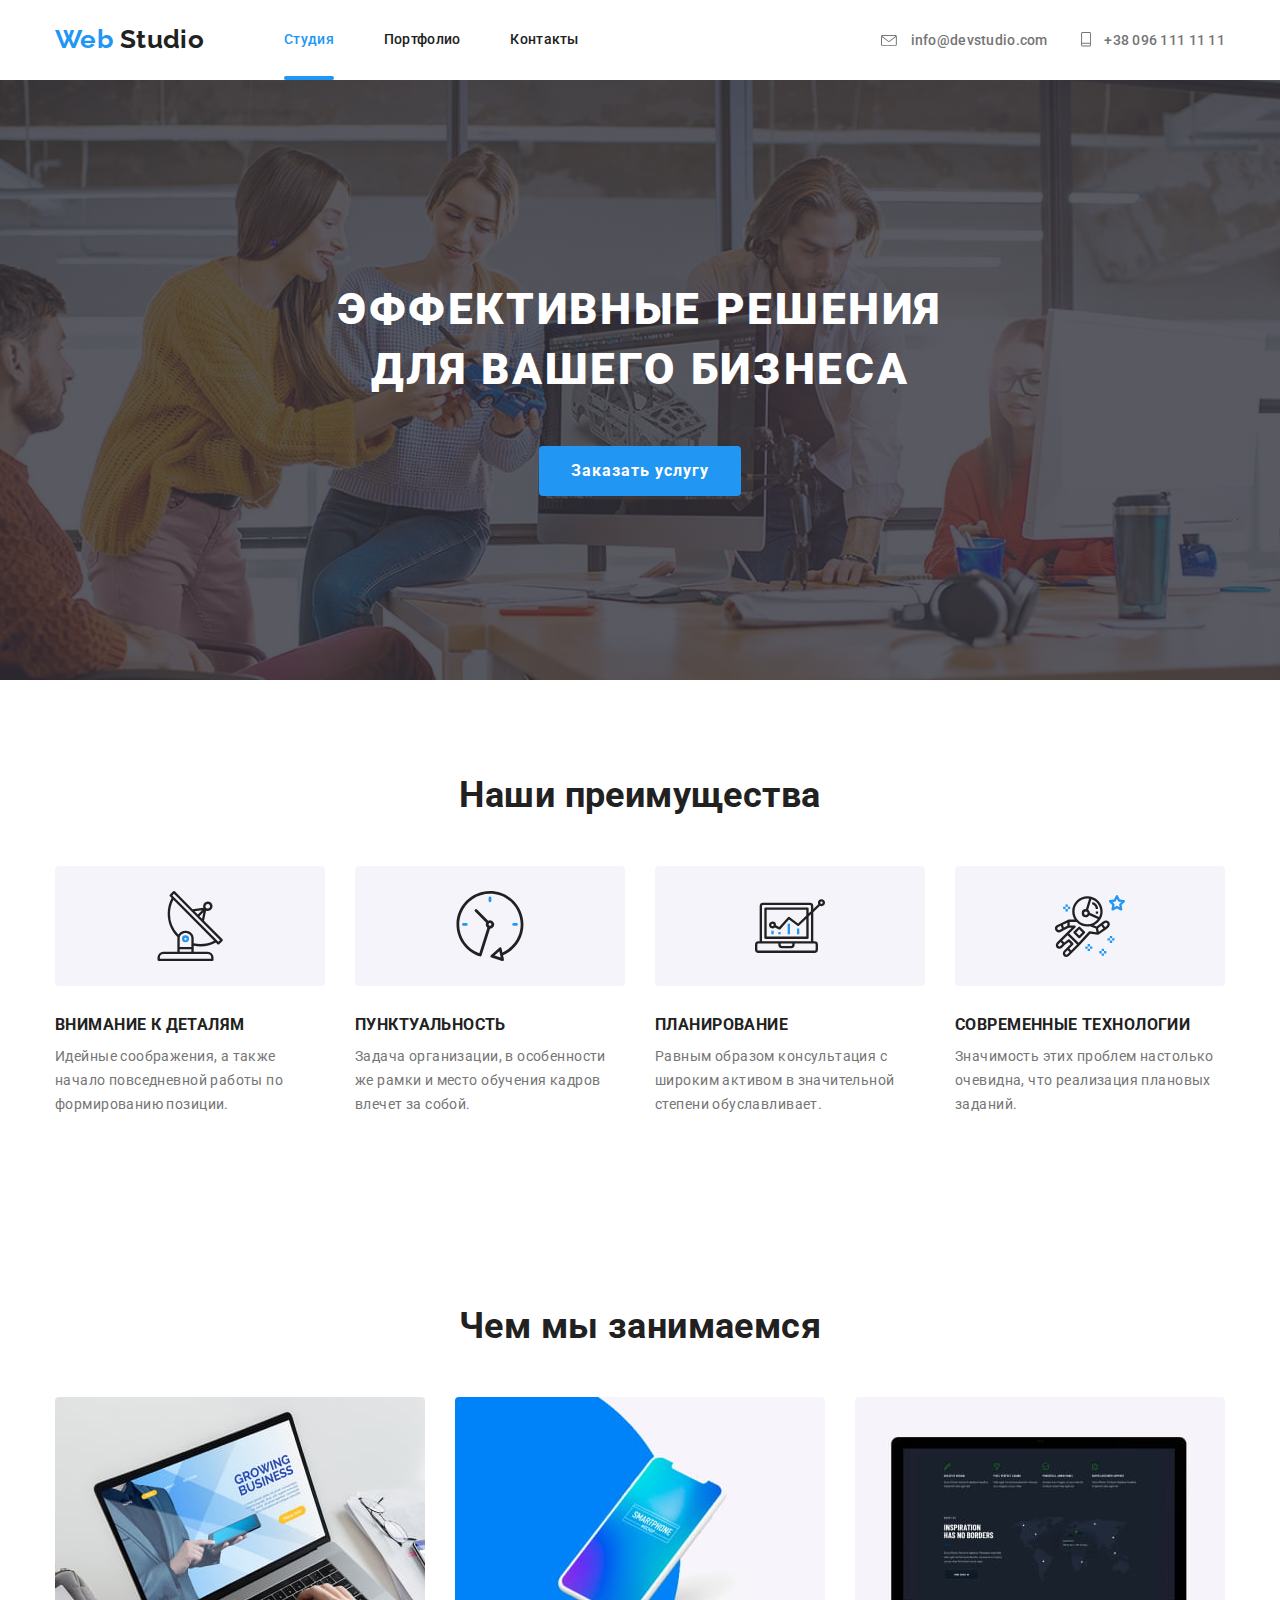
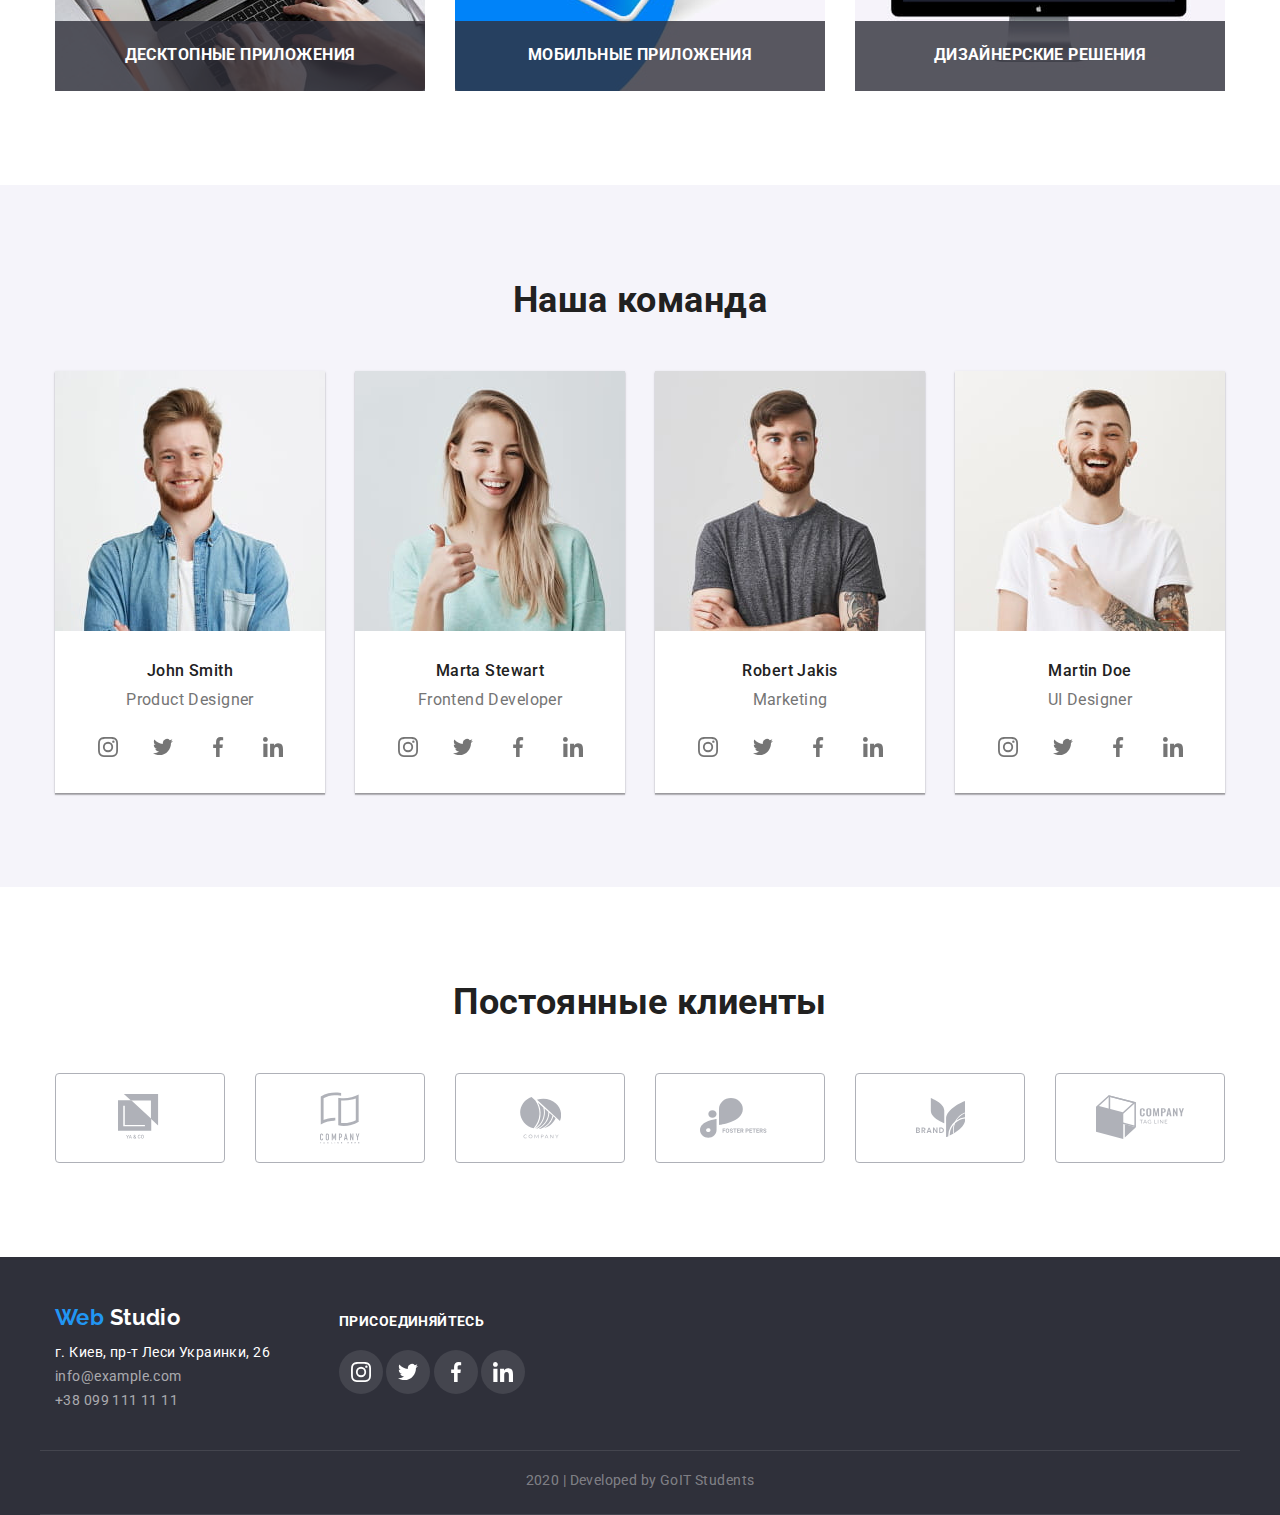
==== index.html @ 3cd795a9 "Copypasted files from hw-05" ====
<!DOCTYPE html>
<html lang="ru">
  <head>
    <meta charset="UTF-8" />
    <meta name="viewport" content="width=device-width, initial-scale=1.0" />
    <title>Document</title>
    <link
      rel="stylesheet"
      href="https://fonts.googleapis.com/css2?family=Raleway:wght@700&family=Roboto:wght@500;700;900"
    />
    <link
      rel="stylesheet"
      href="https://cdnjs.cloudflare.com/ajax/libs/modern-normalize/0.6.0/modern-normalize.min.css"
    />
    <link rel="stylesheet" href="./css/main.css" />
  </head>
  <body>
    <!--Шапка-->
    <header>
      <div class="container main-nav">
        <a href="index.html" class="logo">
          <span class="logo-web">Web</span>
          Studio</a
        >
        <nav class="navigation-block">
          <ul class="site-nav">
            <li class="item">
              <a href="./index.html" class="link-page studio">Студия</a>
            </li>
            <li class="item">
              <a href="./portfolio.html" class="link-page portfolio"
                >Портфолио</a
              >
            </li>
            <li class="item"><a href="" class="link-page">Контакты</a></li>
          </ul>
        </nav>
        <div class="phone-email">
          <a href="mailto:info@devstudio.com" class="contacts">
            <svg class="icon-env" width="16px" height="11px">
              <use href="./images/sprite.svg#icon-envelope"></use>
            </svg>
            info@devstudio.com
          </a>
          <a href="tel:+380961111111" class="contacts">
            <svg class="icon-phone" width="10px" height="15px">
              <use href="images/sprite.svg#icon-phone"></use>
            </svg>
            +38 096 111 11 11
          </a>
        </div>
      </div>
    </header>
    <main>
      <!--Герой-->
      <section class="hero-section">
        <h1 class="hero-title">эффективные решения для вашего бизнеса</h1>
        <a href="" class="button primary">Заказать услугу</a>
      </section>

      <!--Преимущества-->
      <section class="section advantages">
        <div class="container">
          <h2 class="section-title">Наши преимущества</h2>
          <ul class="advantages-list">
            <li class="item">
              <svg class="adv-icons">
                <use
                  href="./images/sprite.svg#icon-antenna"
                  width="70px"
                  height="70px"
                ></use>
              </svg>
              <h3 class="title">Внимание к деталям</h3>
              <p class="text">
                Идейные соображения, а также начало повседневной работы по
                формированию позиции.
              </p>
            </li>
            <li class="item">
              <svg class="adv-icons">
                <use
                  href="./images/sprite.svg#icon-clock"
                  width="70px"
                  height="70px"
                ></use>
              </svg>
              <h3 class="title">Пунктуальность</h3>
              <p class="text">
                Задача организации, в особенности же рамки и место обучения
                кадров влечет за собой.
              </p>
            </li>
            <li class="item">
              <svg class="adv-icons">
                <use
                  href="./images/sprite.svg#icon-notebook"
                  width="70px"
                  height="70px"
                ></use>
              </svg>
              <h3 class="title">Планирование</h3>
              <p class="text">
                Равным образом консультация с широким активом в значительной
                степени обуславливает.
              </p>
            </li>
            <li class="item">
              <svg class="adv-icons">
                <use
                  href="./images/sprite.svg#icon-astronaut"
                  width="70px"
                  height="70px"
                ></use>
              </svg>
              <h3 class="title">Современные технологии</h3>
              <p class="text">
                Значимость этих проблем настолько очевидна, что реализация
                плановых заданий.
              </p>
            </li>
          </ul>
        </div>
      </section>
      <!--Чем мы занимаемся-->
      <section class="section">
        <div class="container">
          <h2 class="section-title">Чем мы занимаемся</h2>
          <ul class="we-do">
            <li class="item-do">
              <img
                src="./images/notebook-we-do.jpg"
                alt="Ноутбук"
                class="img-do"
              />
              <h3 class="title">Десктопные приложения</h3>
            </li>
            <li class="item-do">
              <img
                src="./images/phone-we-do.jpg"
                alt="Смартфон"
                class="img-do"
              />
              <h3 class="title">Мобильные приложения</h3>
            </li>
            <li class="item-do">
              <img
                src="./images/imac-we-do.jpg"
                alt="Компьютер"
                class="img-do"
              />
              <h3 class="title">Дизайнерские решения</h3>
            </li>
          </ul>
        </div>
      </section>
      <!--Наша команда-->
      <section class="section our-team">
        <div class="container">
          <h2 class="section-title">Наша команда</h2>
          <ul class="team">
            <li class="item-team">
              <img
                src="./images/John-designer.jpg"
                alt="Фото продуктового дизайнера"
                class="worker-photo"
              />
              <h3 class="worker">John Smith</h3>
              <p class="profession">Product Designer</p>
              <ul class="soc-networks">
                <li class="item">
                  <a href="" class="icon-box">
                    <svg class="soc-icons" width="20px" height="20px">
                      <use href="./images/sprite.svg#icon-instagram"></use>
                    </svg>
                  </a>
                </li>
                <li class="item">
                  <a href="" class="icon-box">
                    <svg class="soc-icons" width="20px" height="20px">
                      <use href="./images/sprite.svg#icon-twitter"></use>
                    </svg>
                  </a>
                </li>
                <li class="item">
                  <a href="" class="icon-box">
                    <svg class="soc-icons" width="20px" height="20px">
                      <use href="./images/sprite.svg#icon-facebook"></use>
                    </svg>
                  </a>
                </li>
                <li class="item">
                  <a href="" class="icon-box">
                    <svg class="soc-icons" width="20px" height="20px">
                      <use href="./images/sprite.svg#icon-linkedin"></use>
                    </svg>
                  </a>
                </li>
              </ul>
            </li>
            <li class="item-team">
              <img
                src="./images/Marta-frontend.jpg"
                alt="Фото фронтенд разработчика"
                class="worker-photo"
              />
              <h3 class="worker">Marta Stewart</h3>
              <p class="profession">Frontend Developer</p>
              <ul class="soc-networks">
                <li class="item">
                  <a href="" class="icon-box">
                    <svg class="soc-icons" width="20px" height="20px">
                      <use href="./images/sprite.svg#icon-instagram"></use>
                    </svg>
                  </a>
                </li>
                <li class="item">
                  <a href="" class="icon-box">
                    <svg class="soc-icons" width="20px" height="20px">
                      <use href="./images/sprite.svg#icon-twitter"></use>
                    </svg>
                  </a>
                </li>
                <li class="item">
                  <a href="" class="icon-box">
                    <svg class="soc-icons" width="20px" height="20px">
                      <use href="./images/sprite.svg#icon-facebook"></use>
                    </svg>
                  </a>
                </li>
                <li class="item">
                  <a href="" class="icon-box">
                    <svg class="soc-icons" width="20px" height="20px">
                      <use href="./images/sprite.svg#icon-linkedin"></use>
                    </svg>
                  </a>
                </li>
              </ul>
            </li>
            <li class="item-team">
              <img
                src="./images/Robert-marketing.jpg"
                alt="Фото маркетолога"
                class="worker-photo"
              />
              <h3 class="worker">Robert Jakis</h3>
              <p class="profession">Marketing</p>
              <ul class="soc-networks">
                <li class="item">
                  <a href="" class="icon-box">
                    <svg class="soc-icons" width="20px" height="20px">
                      <use href="./images/sprite.svg#icon-instagram"></use>
                    </svg>
                  </a>
                </li>
                <li class="item">
                  <a href="" class="icon-box">
                    <svg class="soc-icons" width="20px" height="20px">
                      <use href="./images/sprite.svg#icon-twitter"></use>
                    </svg>
                  </a>
                </li>
                <li class="item">
                  <a href="" class="icon-box">
                    <svg class="soc-icons" width="20px" height="20px">
                      <use href="./images/sprite.svg#icon-facebook"></use>
                    </svg>
                  </a>
                </li>
                <li class="item">
                  <a href="" class="icon-box">
                    <svg class="soc-icons" width="20px" height="20px">
                      <use href="./images/sprite.svg#icon-linkedin"></use>
                    </svg>
                  </a>
                </li>
              </ul>
            </li>
            <li class="item-team">
              <img
                src="./images/Martin-ui.jpg"
                alt="Фото дизайнера"
                class="worker-photo"
              />
              <h3 class="worker">Martin Doe</h3>
              <p class="profession">UI Designer</p>
              <ul class="soc-networks">
                <li class="item">
                  <a href="" class="icon-box">
                    <svg class="soc-icons" width="20px" height="20px">
                      <use href="./images/sprite.svg#icon-instagram"></use>
                    </svg>
                  </a>
                </li>
                <li class="item">
                  <a href="" class="icon-box">
                    <svg class="soc-icons" width="20px" height="20px">
                      <use href="./images/sprite.svg#icon-twitter"></use>
                    </svg>
                  </a>
                </li>
                <li class="item">
                  <a href="" class="icon-box">
                    <svg class="soc-icons" width="20px" height="20px">
                      <use href="./images/sprite.svg#icon-facebook"></use>
                    </svg>
                  </a>
                </li>
                <li class="item">
                  <a href="" class="icon-box">
                    <svg class="soc-icons" width="20px" height="20px">
                      <use href="./images/sprite.svg#icon-linkedin"></use>
                    </svg>
                  </a>
                </li>
              </ul>
            </li>
          </ul>
        </div>
      </section>
      <!--Клиенты-->
      <section class="section">
        <div class="container">
          <h2 class="section-title">Постоянные клиенты</h2>
          <ul class="our-clients">
            <li class="item">
              <a href="" class="client-logo">
                <svg class="client-icon" width="44px" height="49px">
                  <use href="./images/sprite.svg#client-1"></use>
                </svg>
              </a>
            </li>
            <li class="item">
              <a href="" class="client-logo">
                <svg class="client-icon" width="40px" height="52px">
                  <use href="./images/sprite.svg#client-2"></use>
                </svg>
              </a>
            </li>
            <li class="item">
              <a href="" class="client-logo">
                <svg class="client-icon" width="41px" height="42px">
                  <use href="./images/sprite.svg#client-3"></use>
                </svg>
              </a>
            </li>
            <li class="item">
              <a href="" class="client-logo">
                <svg class="client-icon" width="80px" height="42px">
                  <use href="./images/sprite.svg#client-4"></use>
                </svg>
              </a>
            </li>
            <li class="item">
              <a href="" class="client-logo">
                <svg class="client-icon" width="49px" height="47px">
                  <use href="./images/sprite.svg#client-5"></use>
                </svg>
              </a>
            </li>
            <li class="item">
              <a href="" class="client-logo">
                <svg class="client-icon" width="88px" height="45px">
                  <use href="./images/sprite.svg#client-6"></use>
                </svg>
              </a>
            </li>
          </ul>
        </div>
      </section>
    </main>
    <footer class="footer">
      <div class="container">
        <div class="footer-address">
          <a href="/index.html" class="logo footer-logo">
            <span class="logo-web">Web</span>
            Studio
          </a>
          <address class="address-item">
            г. Киев, пр-т Леси Украинки, 26
            <a href="mailto:info@example.com" class="footer-contacts"
              >info@example.com</a
            >
            <a href="tel:+380991111111" class="footer-contacts"
              >+38 099 111 11 11</a
            ><br />
          </address>
        </div>
        <div class="call-action">
          <b class="action-text">присоединяйтесь</b>
          <ul>
            <li class="action-icons">
              <a class="footer-icons" href="">
                <svg width="20px" height="20px">
                  <use href="./images/sprite.svg#icon-instagram"></use>
                </svg>
              </a>
            </li>
            <li class="action-icons">
              <a class="footer-icons" href="">
                <svg width="20px" height="20px">
                  <use href="./images/sprite.svg#icon-twitter"></use>
                </svg>
              </a>
            </li>
            <li class="action-icons">
              <a class="footer-icons" href="">
                <svg width="20px" height="20px">
                  <use href="./images/sprite.svg#icon-facebook"></use>
                </svg>
              </a>
            </li>
            <li class="action-icons">
              <a class="footer-icons" href="">
                <svg class="icons" width="20px" height="20px">
                  <use href="./images/sprite.svg#icon-linkedin"></use>
                </svg>
              </a>
            </li>
          </ul>
        </div>
      </div>
      <p class="container developed-by">2020 | Developed by GoIT Students</p>
    </footer>
  </body>
</html>
---- css/main.css ----
/* collor: #2196F3 - logo and all hover/focus elements
color: #757575  - цвет основого текста
color: #212121 - цвет вторичного текста
color: #FFFFFF - белый цвет (фон и текст)
color: #F5F4FA - вторичный цвет фона
color: rgba(255, 255, 255, 0.6) - цвет текста в футтере
color: #2F303A - фон футтера
*/

:root {
  --primary-text-color: #757575;
  --secondary-text-color: #212121;
  --accent-color: #2196f3;
  --primary-white-color: #ffffff;
  --secondary-bg-color: #f5f4fa;
  --footer-bg-color: #2f303a;
  --primary-icons-color: #afb1b8;
  --cubic-bezier-standard: cubic-bezier(0.4, 0, 0.2, 1);
}

body {
  background-color: var(--primary-white-color);
  color: var(--primary-text-color);
  font-family: Roboto, sans-serif;
  font-size: 14px;
  letter-spacing: 0.03em;
}

/* Logo header*/

.logo {
  font-family: Raleway, sans-serif;
  color: var(--secondary-text-color);
  font-weight: 700;
  font-size: 26px;
  line-height: 1.2;
  text-decoration: none;

  transition: color 250ms var(--cubic-bezier-standard);
}

.logo-web {
  font-family: Raleway, sans-serif;
  color: var(--accent-color);
}

.logo:hover,
.logo:focus {
  color: var(--accent-color);
}

ul {
  margin: 0;
  padding: 0;
  list-style: none;
}

/* Container */
.container {
  margin: 0 auto;
  width: 1200px;
  padding-left: 15px;
  padding-right: 15px;
}

/* Site navigation */

.main-nav {
  display: flex;
  align-items: center;
}

.navigation-block {
  margin-left: 80px;
}

.site-nav {
  display: flex;
}

.site-nav .item:not(:last-child) {
  margin-right: 50px;
}

.site-nav .link-page {
  position: relative;
  display: block;
  padding-top: 32px;
  padding-bottom: 32px;

  color: var(--secondary-text-color);
  font-weight: 500;
  line-height: 1.14;
  letter-spacing: 0.02em;
  text-decoration: none;

  transition: color 250ms var(--cubic-bezier-standard);
}

.link-page.studio {
  color: var(--accent-color);
}

.studio::after {
  content: "";

  position: absolute;
  bottom: 0;
  left: 0;
  width: 100%;
  height: 4px;
  background: #2196f3;
  border-radius: 2px;
}

.site-nav a:hover,
.site-nav a:focus {
  color: var(--accent-color);
}

/* Contacts */

.contacts {
  color: var(--primary-text-color);
  font-weight: 500;
  line-height: 1.14;
  letter-spacing: 0.02em;

  transition: color 250ms var(--cubic-bezier-standard);
}

.contacts:hover,
.contacts:focus {
  color: var(--accent-color);
}

.icon-env,
.icon-phone {
  fill: currentColor;
  margin-right: 10px;
}

.phone-email {
  display: inline-block;
  margin-left: auto;
}

.phone-email .contacts + .contacts {
  margin-left: 30px;
}

.phone-email > .contacts {
  padding-top: 32px;
  padding-bottom: 32px;
  text-decoration: none;
}

.contacts .icon-env {
  vertical-align: middle;
  display: inline-block;
}
.contacts .icon-phone {
  vertical-align: top;
  display: inline-block;
}

/* Hero */
.hero-section {
  max-width: 1600px;
  height: 600px;
  margin-left: auto;
  margin-right: auto;
  background-size: cover;
  background-position: center;
  background-repeat: no-repeat;
  background-image: linear-gradient(
      to right,
      rgba(47, 48, 58, 0.8),
      rgba(47, 48, 58, 0.8)
    ),
    url(../images/hero-bg.jpg);
  text-align: center;
}

.hero-title {
  margin-top: 0px;
  margin-bottom: 46px;
  margin-left: auto;
  margin-right: auto;
  padding-top: 200px;
  width: 646px;
  color: var(--primary-white-color);
  font-weight: 900;
  font-size: 44px;
  line-height: 1.36;
  letter-spacing: 0.06em;
  text-transform: uppercase;
}

/* Section */

.section {
  padding-top: 94px;
  padding-bottom: 94px;
}

.section-title {
  margin-top: 0;
  margin-bottom: 50px;
  color: var(--secondary-text-color);
  font-weight: 700;
  font-size: 36px;
  line-height: 1.17;
  text-align: center;
}

/* Advantages */

.advantages-list {
  display: flex;
}

.advantages-list .item {
  width: 270px;
}

.adv-icons {
  display: block;
  width: 270px;
  height: 120px;
  padding: 25px 100px;
  background-color: var(--secondary-bg-color);
  border-radius: 4px;
}

.advantages-list .item + .item {
  margin-left: 30px;
}

.advantages-list .title {
  margin-top: 30px;
  margin-bottom: 10px;
  color: var(--secondary-text-color);
  font-weight: 700;
  line-height: 1.14;
  text-transform: uppercase;
}

.advantages-list .text {
  margin-top: 0px;
  margin-bottom: 0px;
  line-height: 1.71;
}

/* What we do */

.we-do {
  display: flex;
}

.we-do .item-do + .item-do {
  margin-left: 30px;
}

.item-do .img-do {
  display: block;
  border-radius: 4px;
}

.item-do {
  position: relative;
}

.item-do > .title {
  position: absolute;
  bottom: 0;
  width: 100%;
  height: 70px;
}

.we-do .title {
  display: flex;
  align-items: center;
  justify-content: center;
  margin-top: 0px;
  margin-bottom: 0px;
  color: var(--primary-white-color);
  font-weight: 700;
  line-height: 1.14;
  text-transform: uppercase;
  background-color: rgba(47, 48, 58, 0.8);
}

/* Our team */

.team {
  display: flex;
}

.item-team {
  padding-bottom: 24px;
  background-color: var(--primary-white-color);
  box-shadow: 0px 2px 1px rgba(0, 0, 0, 0.2), 0px 1px 1px rgba(0, 0, 0, 0.14),
    0px 1px 3px rgba(0, 0, 0, 0.12);
  width: 270px;
}

.team .item-team + .item-team {
  margin-left: 30px;
}

.worker-photo {
  display: block;
  margin-bottom: 30px;
}

.section.our-team {
  background-color: var(--secondary-bg-color);
}

.team .worker {
  margin-top: 0;
  margin-bottom: 10px;
  color: var(--secondary-text-color);
  font-weight: 500;
  font-size: 16px;
  line-height: 1.19;
  text-align: center;
}

.team .profession {
  margin-top: 0;
  margin-bottom: 16px;
  font-size: 16px;
  line-height: 1.19;
  text-align: center;
}

.soc-networks {
  display: flex;
  justify-content: center;
}

.soc-networks .item + .item {
  margin-left: 11px;
}

.icon-box {
  display: flex;
  align-items: center;
  justify-content: center;
  width: 44px;
  height: 44px;
  border-radius: 50%;
  color: var(--soc-icons-color);

  transition: background-color 250ms var(--cubic-bezier-standard),
    color 250ms var(--cubic-bezier-standard);
}

.soc-icons {
  fill: currentColor;
}

.icon-box:hover {
  color: var(--primary-white-color);
  background-color: var(--accent-color);
}

/* Our clients */

.our-clients {
  display: flex;
  justify-content: center;
}

.our-clients .item + .item {
  margin-left: 30px;
}

.client-logo {
  display: flex;
  width: 170px;
  height: 90px;
  border: 1px solid var(--primary-icons-color);
  border-radius: 4px;
  align-items: center;
  justify-content: center;
  color: var(--primary-icons-color);
  fill: currentColor;

  transition: border 250ms var(--cubic-bezier-standard),
    color 250ms var(--cubic-bezier-standard);
}

.client-logo:hover {
  color: var(--accent-color);
  border: 1px solid var(--accent-color);
}

/* Footer */
.footer {
  color: var(--primary-white-color);
  background-color: var(--footer-bg-color);
}

.footer > .container {
  display: flex;
  border-bottom: 1px solid rgba(255, 255, 255, 0.1);
}

.footer-address {
  padding-top: 48px;
}

.footer-logo {
  display: block;
  font-weight: 700;
  font-size: 22px;
  line-height: 1.18;
  margin: 0;
  padding-bottom: 10px;
  color: var(--primary-white-color);
}

.address-item {
  font-size: 14px;
  line-height: 1.71;
  font-style: normal;
}

.footer-contacts {
  display: block;
  color: rgba(255, 255, 255, 0.6);
  text-decoration: none;
  font-style: normal;

  transition: color 250ms var(--cubic-bezier-standard);
}

.footer-contacts:hover,
.footer-contacts:focus {
  color: var(--accent-color);
}

.call-action {
  padding-top: 56px;
  padding-bottom: 56px;
  margin-left: 69px;
}

.action-text {
  display: block;
  text-transform: uppercase;
  margin: 0;
  margin-bottom: 21px;
}

.action-icons {
  display: inline-block;
}

.footer-icons {
  display: flex;
  border-radius: 50%;
  align-items: center;
  justify-content: center;
  width: 44px;
  height: 44px;
  fill: var(--primary-white-color);
  background-color: rgba(255, 255, 255, 0.1);

  transition: background-color 250ms var(--cubic-bezier-standard);
}

.footer-icons:hover {
  background-color: var(--accent-color);
}

.developed-by {
  margin-top: 0;
  margin-bottom: 0;
  padding-top: 18px;
  padding-bottom: 21px;
  color: rgba(255, 255, 255, 0.4);
  font-size: 14px;
  line-height: 1.71;
  justify-content: center;
}

/* Buttons */
.button {
  display: inline-block;
  border-radius: 4px;
  color: var(--secondary-text-color);
  background-color: var(--primary-white-color);
  text-decoration: none;
  padding: 10px 32px;
  min-width: 200px;
}

.button.primary {
  color: var(--primary-white-color);
  background-color: var(--accent-color);
}

.hero-section .button.primary {
  font-weight: 700;
  font-size: 16px;
  align-items: center;
  text-align: center;
  line-height: 1.88;
  letter-spacing: 0.06em;
  margin-right: auto;
  margin-left: auto;
}

img {
  display: block;
  max-width: 100%;
  height: auto;
}
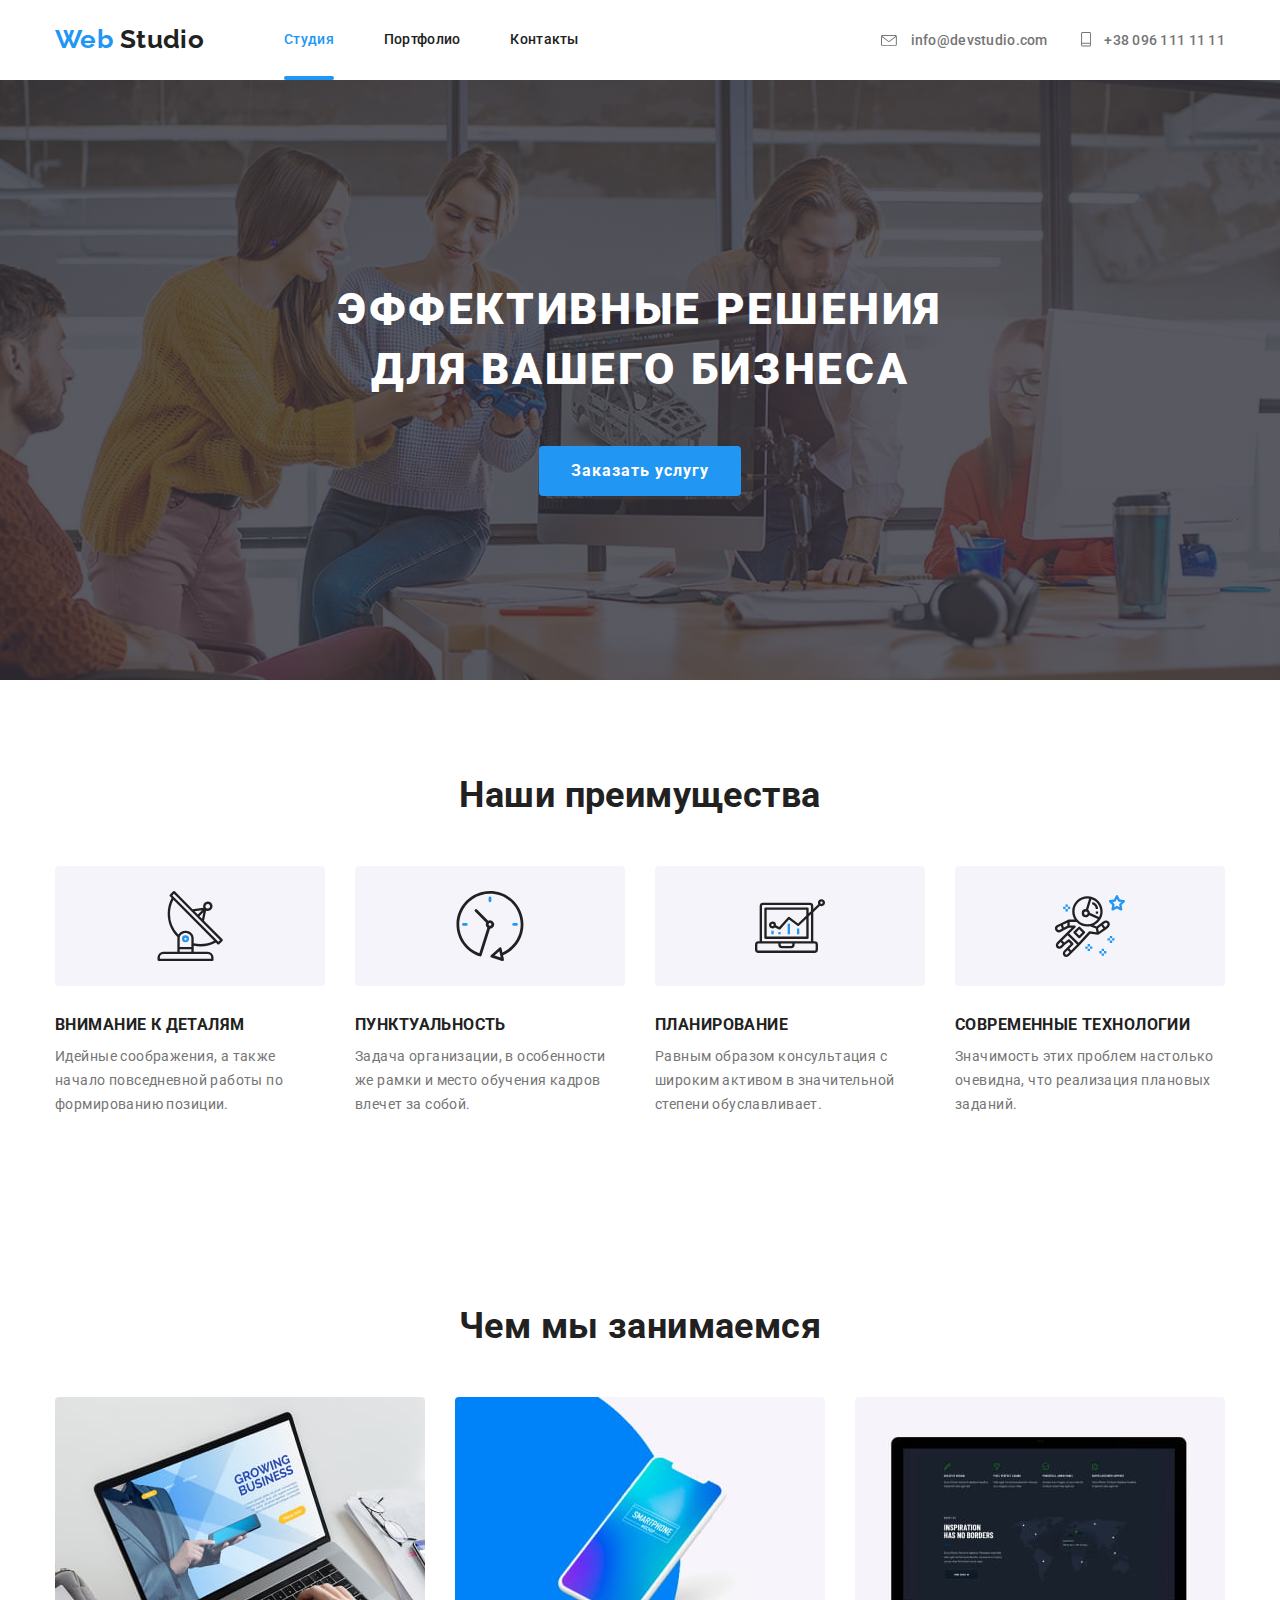
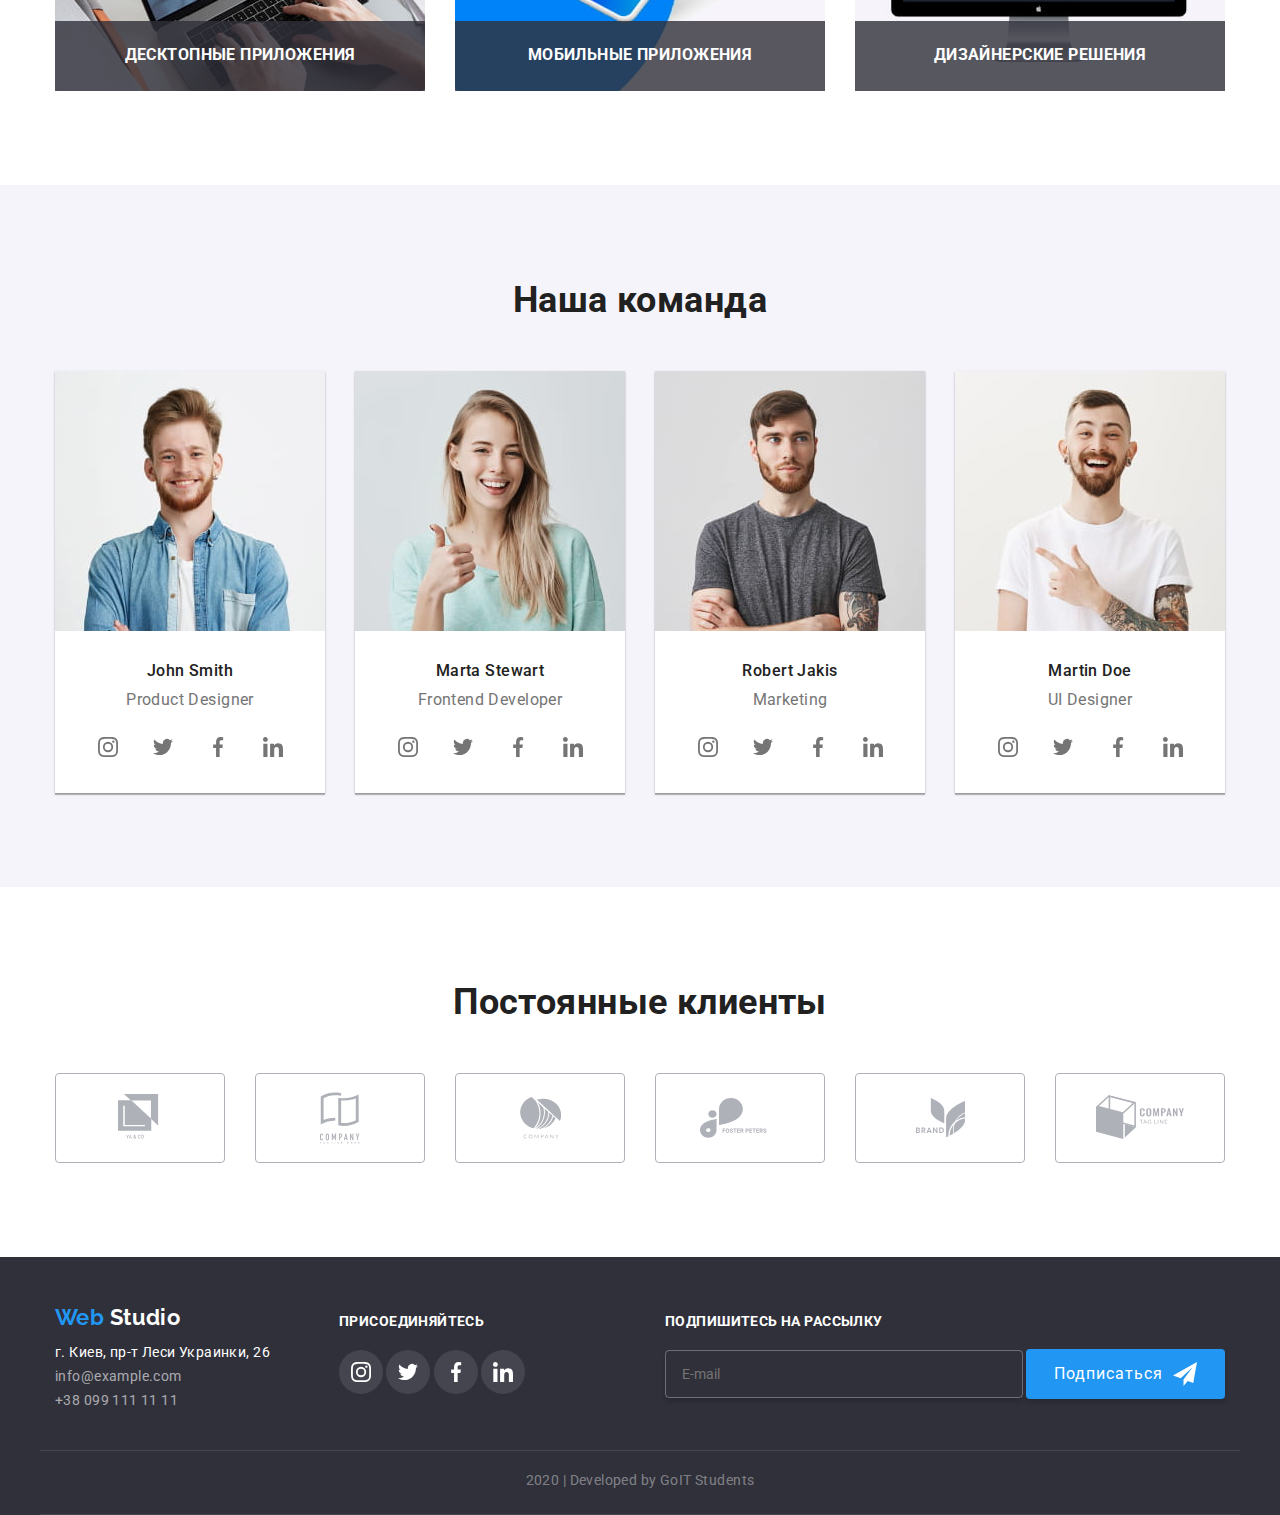
==== commit 5e6e5438: "Subscription forn in footer" ====
--- a/index.html
+++ b/index.html
@@ -419,6 +419,20 @@
             </li>
           </ul>
         </div>
+        <div class="subscription">
+          <b class="subscription-title">Подпишитесь на рассылку</b>
+          <form class="subscription-form">
+            <input
+              type="email"
+              name="subscription-email"
+              placeholder="E-mail"
+              class="subscription-input"
+            />
+            <button type="submit" class="subscription-button">
+              Подписаться
+            </button>
+          </form>
+        </div>
       </div>
       <p class="container developed-by">2020 | Developed by GoIT Students</p>
     </footer>
--- a/css/main.css
+++ b/css/main.css
@@ -477,6 +477,53 @@
   background-color: var(--accent-color);
 }
 
+.subscription {
+  margin-left: auto;
+  padding-top: 56px;
+}
+
+.subscription-title {
+  display: inline-block;
+  text-transform: uppercase;
+  padding-bottom: 20px;
+}
+
+.subscription-input {
+  width: 358px;
+  padding-top: 15px;
+  padding-bottom: 15px;
+  padding-left: 16px;
+  background-color: inherit;
+  border: 1px solid rgba(255, 255, 255, 0.3);
+  box-shadow: 0px 4px 4px rgba(0, 0, 0, 0.15);
+  border-radius: 4px;
+}
+
+.subscription-button {
+  display: inline-flex;
+  background-color: var(--accent-color);
+  color: var(--primary-white-color);
+  align-items: center;
+
+  padding: 10px 28px;
+  font-size: 16px;
+  line-height: 30px;
+  letter-spacing: 0.06em;
+  border-radius: 4px;
+  box-shadow: 0px 4px 4px rgba(0, 0, 0, 0.15);
+  border: transparent;
+}
+
+.subscription-button::after {
+  content: "";
+  display: inline-flex;
+  margin-left: 10px;
+  width: 24px;
+  height: 24px;
+  background: url(../images/subscription-icon.svg);
+  background-size: contain;
+}
+
 .developed-by {
   margin-top: 0;
   margin-bottom: 0;
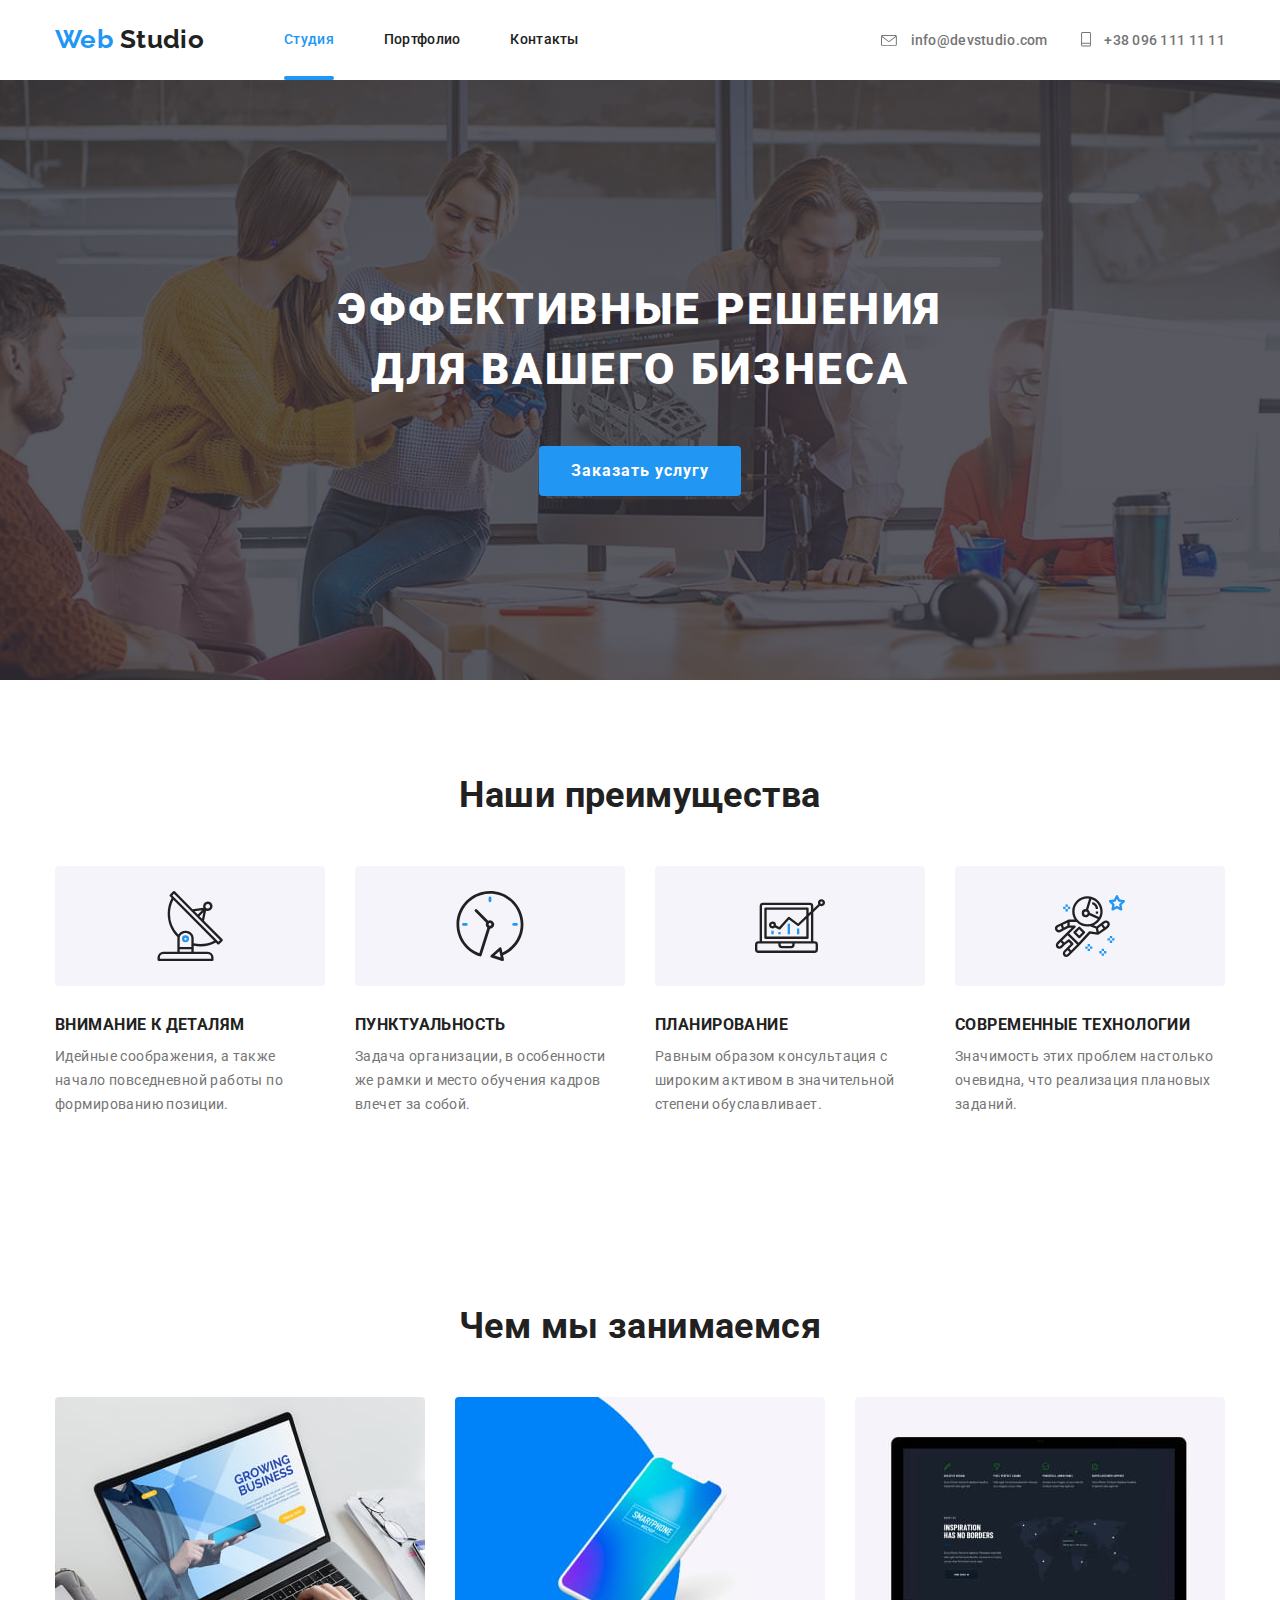
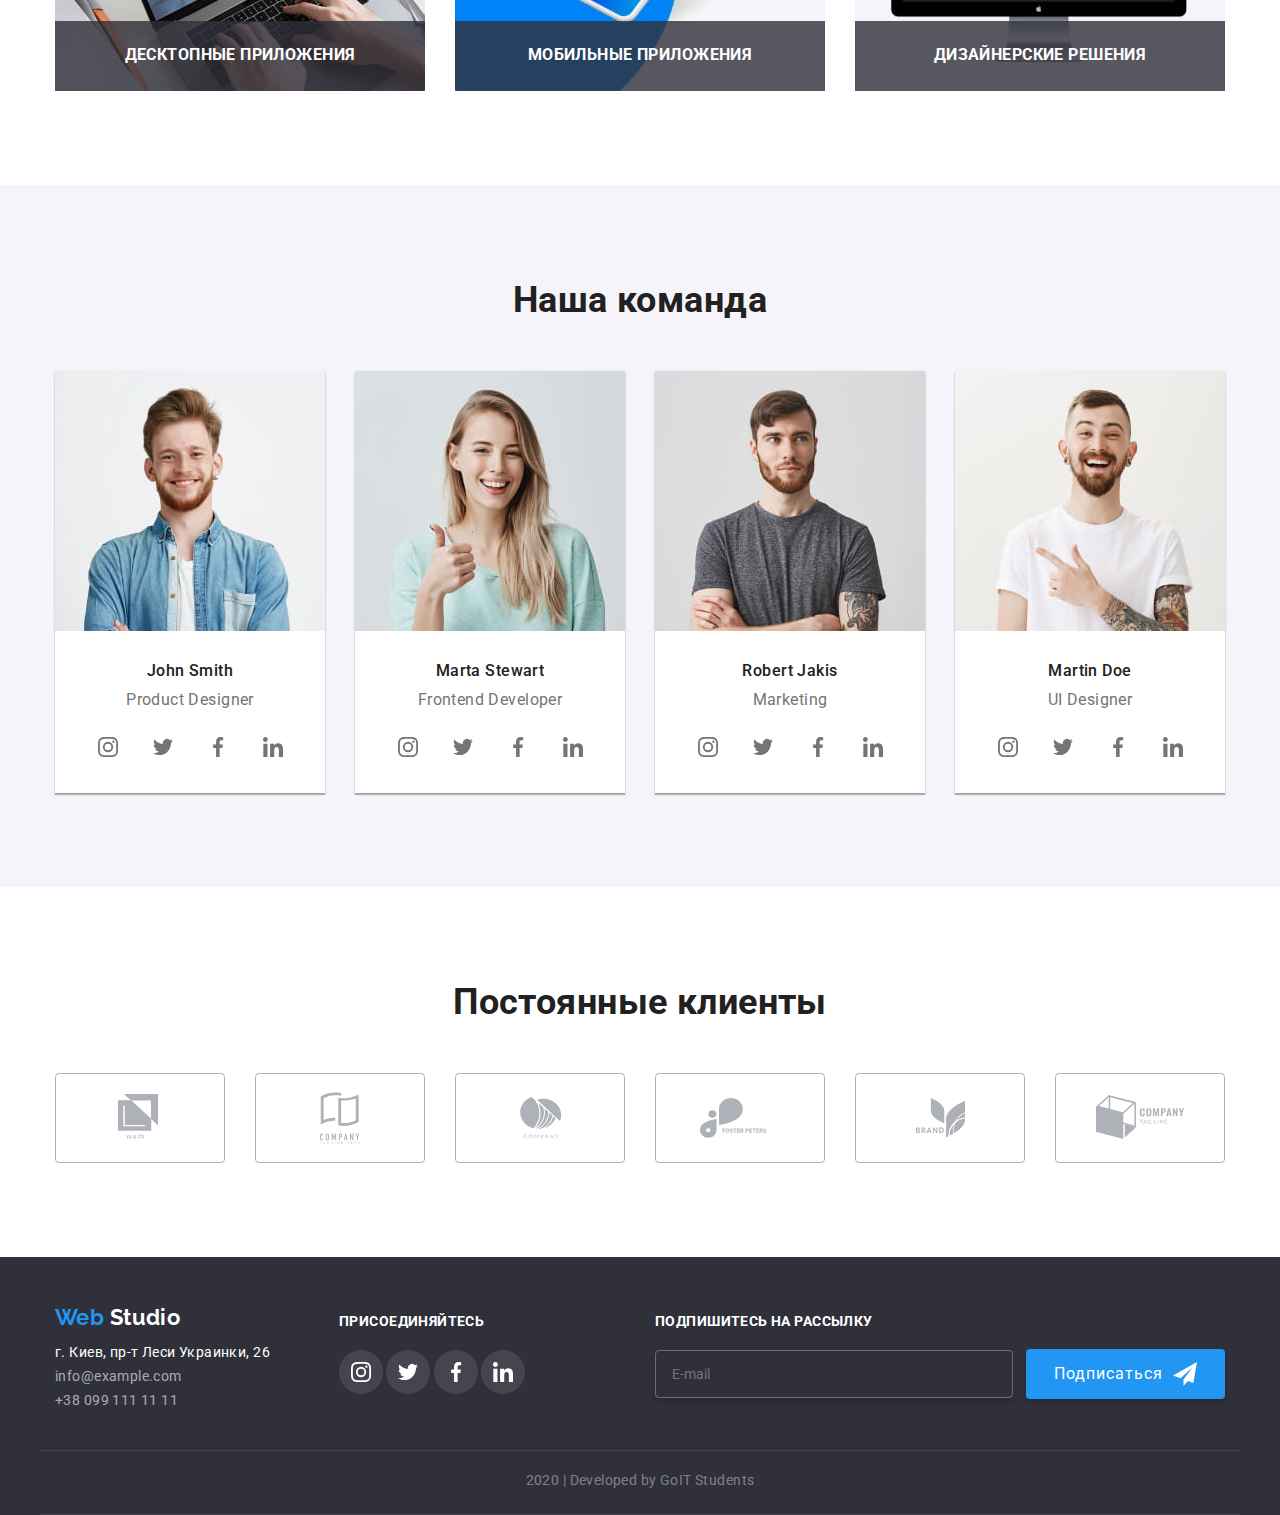
==== commit 741efa91: "Created modal window" ====
--- a/index.html
+++ b/index.html
@@ -55,7 +55,8 @@
       <!--Герой-->
       <section class="hero-section">
         <h1 class="hero-title">эффективные решения для вашего бизнеса</h1>
-        <a href="" class="button primary">Заказать услугу</a>
+        <button class="button primary" data-modal-open>Заказать услугу</button>
+        <!-- <a href="" class="button primary">Заказать услугу</a> -->
       </section>
 
       <!--Преимущества-->
@@ -369,6 +370,7 @@
         </div>
       </section>
     </main>
+
     <footer class="footer">
       <div class="container">
         <div class="footer-address">
@@ -430,11 +432,90 @@
             />
             <button type="submit" class="subscription-button">
               Подписаться
+              <svg class="subscription-icon">
+                <use href="./images/sprite.svg#subscription-icon"></use>
+              </svg>
             </button>
           </form>
         </div>
       </div>
       <p class="container developed-by">2020 | Developed by GoIT Students</p>
     </footer>
+    <div class="backdrop is-hidden" data-modal>
+      <div class="modal-form">
+        <button type="button" class="close-button" data-modal-close>
+          <svg class="close-icon">
+            <use href="./images/sprite.svg#form-close"></use>
+          </svg>
+        </button>
+        <form>
+          <p class="form-headline">Оставьте свои данные, мы вам перезвоним</p>
+          <div class="form-field">
+            <input
+              type="text"
+              name="name"
+              id="name"
+              class="form-input"
+              placeholder=" "
+            />
+            <label for="name" class="form-label"> Имя</label>
+            <svg class="icon-input" width="12" height="12">
+              <use href="./images/sprite.svg#form-name"></use>
+            </svg>
+          </div>
+
+          <div class="form-field">
+            <input
+              type="tel"
+              name="tel"
+              id="tel"
+              class="form-input"
+              placeholder=" "
+            />
+            <label for="tel" class="form-label">Телефон</label>
+            <svg class="icon-input" width="12" height="12">
+              <use href="./images/sprite.svg#form-phone"></use>
+            </svg>
+          </div>
+
+          <div class="form-field">
+            <input
+              type="email"
+              name="email"
+              id="email"
+              class="form-input"
+              placeholder=" "
+            />
+            <label for="email" class="form-label">Почта</label>
+            <svg class="icon-input" width="12" height="12">
+              <use href="./images/sprite.svg#form-mail"></use>
+            </svg>
+          </div>
+
+          <div class="form-field">
+            <textarea
+              name="comment"
+              id="comment"
+              rows="8"
+              class="form-input"
+              placeholder=" "
+            >
+            </textarea>
+            <label for="comment" class="form-comment">Комментарий</label>
+          </div>
+
+          <div class="form-checkbox">
+            <input type="checkbox" name="terms" id="terms" />
+            <label for="terms">
+              Соглашаюсь с рассылкой и принимаю <a href=""> Условия договора</a>
+            </label>
+          </div>
+
+          <button type="submit" class="button primary">Отправить</button>
+          <br />
+        </form>
+      </div>
+    </div>
+    <script src="./js/modal.js"></script>
   </body>
 </html>
--- a/css/main.css
+++ b/css/main.css
@@ -497,6 +497,7 @@
   border: 1px solid rgba(255, 255, 255, 0.3);
   box-shadow: 0px 4px 4px rgba(0, 0, 0, 0.15);
   border-radius: 4px;
+  color: var(--primary-white-color);
 }
 
 .subscription-button {
@@ -506,6 +507,7 @@
   align-items: center;
 
   padding: 10px 28px;
+  margin-left: 10px;
   font-size: 16px;
   line-height: 30px;
   letter-spacing: 0.06em;
@@ -514,14 +516,10 @@
   border: transparent;
 }
 
-.subscription-button::after {
-  content: "";
-  display: inline-flex;
+.subscription-icon {
   margin-left: 10px;
   width: 24px;
   height: 24px;
-  background: url(../images/subscription-icon.svg);
-  background-size: contain;
 }
 
 .developed-by {
@@ -549,6 +547,7 @@
 .button.primary {
   color: var(--primary-white-color);
   background-color: var(--accent-color);
+  border: transparent;
 }
 
 .hero-section .button.primary {
@@ -567,3 +566,155 @@
   max-width: 100%;
   height: auto;
 }
+
+/* Modal window */
+
+.backdrop {
+  position: fixed;
+  width: 100%;
+  height: 100%;
+
+  top: 0;
+  left: 0;
+
+  background-color: rgba(0, 0, 0, 0.2);
+
+  transition: opacity 250ms var(--cubic-bezier-standard);
+}
+
+.backdrop.is-hidden {
+  opacity: 0;
+  pointer-events: none;
+}
+
+.modal-form {
+  position: relative;
+  top: 50%;
+  left: 50%;
+  transform: translate(-50%, -50%);
+  padding: 40px;
+
+  width: 528px;
+
+  background-color: var(--primary-white-color);
+  box-shadow: 0px 2px 1px rgba(0, 0, 0, 0.2), 0px 1px 1px rgba(0, 0, 0, 0.14),
+    0px 1px 3px rgba(0, 0, 0, 0.12);
+  border-radius: 4px;
+}
+
+.close-button {
+  position: absolute;
+  display: flex;
+  align-items: center;
+  justify-content: center;
+  top: 0;
+  right: 0;
+  transform: translate(30%, -30%);
+  width: 30px;
+  height: 30px;
+  background-color: var(--primary-white-color);
+  border-radius: 50%;
+  border: none;
+  box-shadow: 0px 2px 1px rgba(0, 0, 0, 0.2), 0px 1px 1px rgba(0, 0, 0, 0.14),
+    0px 1px 3px rgba(0, 0, 0, 0.12);
+}
+
+.close-icon {
+  width: 11px;
+  height: 11px;
+}
+
+.form-headline {
+  color: var(--secondary-text-color);
+  font-weight: 700;
+  font-size: 20px;
+  line-height: 1.15;
+  text-align: center;
+
+  letter-spacing: 0.03em;
+}
+
+.form-field {
+  position: relative;
+  display: flex;
+  flex-direction: column;
+  margin-top: 28px;
+}
+
+.form-field > .form-input {
+  margin: 0;
+  padding-top: 14px;
+  padding-bottom: 14px;
+  padding-left: 42px;
+  border: 1px solid rgba(33, 33, 33, 0.2);
+  box-sizing: border-box;
+  border-radius: 4px;
+}
+
+.form-label {
+  position: absolute;
+  top: 50%;
+  left: 42px;
+  font-size: 14px;
+  line-height: 1.14;
+  letter-spacing: 0.01em;
+  transform: translateY(-50%);
+}
+
+.icon-input {
+  position: absolute;
+  top: 50%;
+  left: 14px;
+  transform: translateY(-50%);
+  fill: currentcolor;
+}
+
+.form-input:focus ~ .icon-input {
+  fill: var(--accent-color);
+}
+
+.form-comment {
+  position: absolute;
+  top: 12px;
+  left: 16px;
+  font-size: 14px;
+  line-height: 1.14;
+  letter-spacing: 0.01em;
+}
+
+.form-input:focus + .form-label,
+.form-input:not(:placeholder-shown) + .form-label {
+  color: var(--accent-color);
+  transform: translateY(-42px) translateX(-24px);
+  transition: transform 250ms var(--cubic-bezier-standard);
+}
+
+.form-input:focus + .form-comment,
+.form-input:not(:placeholder-shown) + .form-comment {
+  color: var(--accent-color);
+  transform: translateY(-38px);
+  transition: transform 250ms var(--cubic-bezier-standard);
+}
+
+textarea {
+  resize: none;
+}
+
+.form-checkbox {
+  margin-top: 20px;
+  margin-bottom: 30px;
+  font-size: 14px;
+  line-height: 1.71;
+  letter-spacing: 0.03em;
+}
+
+.modal-form .button {
+  display: block;
+  padding: 10px 55px;
+  font-weight: 700;
+  font-size: 16px;
+  line-height: 1.87;
+  letter-spacing: 0.06em;
+  margin-left: auto;
+  margin-right: auto;
+}
